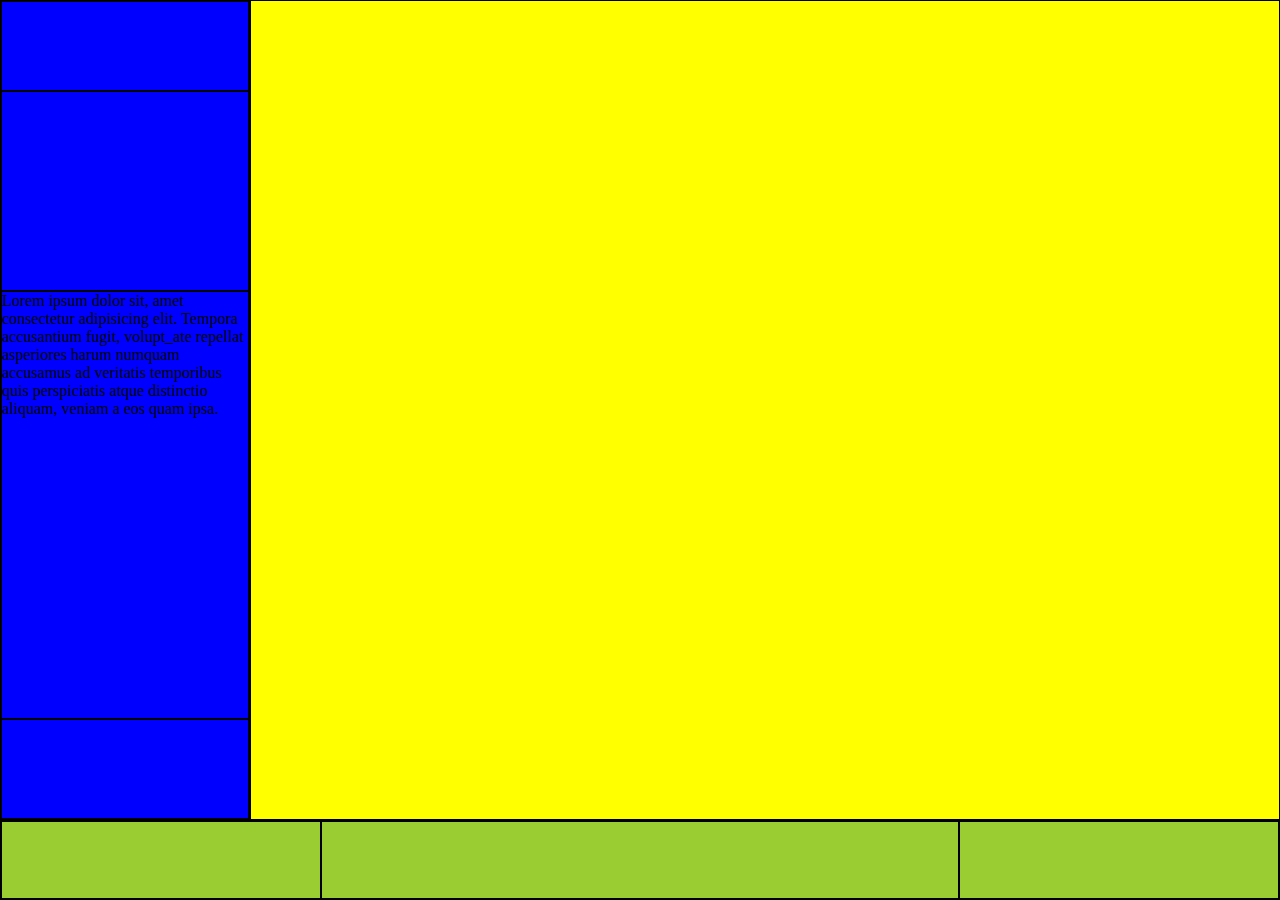
==== index.html @ 15b12e0a "Main Layout completato" ====
<!DOCTYPE html>
<html lang="it">
<head>
    <meta charset="UTF-8">
    <meta http-equiv="X-UA-Compatible" content="IE=edge">
    <meta name="viewport" content="width=device-width, initial-scale=1.0">
    <link rel="stylesheet" href="css/style.css">
    <title>Spoti5</title>
</head>
<body class="debug"></body>
    <div class="wrapper">
        <main>
            <section class="nav_bar">
                <div class="nav_bar_logo"></div>
                <div class="nav_bar_menu"></div>
                <div class="nav_bar_playlist">Lorem ipsum dolor sit, amet consectetur adipisicing elit. Tempora accusantium fugit, volupt_ate repellat asperiores harum numquam accusamus ad veritatis temporibus quis perspiciatis atque distinctio aliquam, veniam a eos quam ipsa.</div>
                <div class="nav_bar_user"></div>
            </section>
            <section class="main_content">
            </section>
        </main>
        <footer>
            <div class="footer_item_song"></div>
            <div class="footer_item_playbar"></div>
            <div class="footer_item_functions"></div>
        </footer>
    </div>
</body>
</html>
---- css/style.css ----
.debug * {
    border: 1px solid black;
}

/* INIT */
* {
    padding: 0;
    margin: 0;
    box-sizing: border-box;
}

ul {
    list-style: none;
}

a:hover, a:active, a:link, a:checked {
    color: white;
    text-decoration: none;
}

body {
    background-color: black;
}

.wrapper {
    width: 100%;
    height: 100vh;
}

/* VARIABILI UTILI */
:root {
    --navbar-width: 250px;
    --footer-height: 80px;
}

/* MAIN CONTENT WINDOW  */
.main_content {
    position: fixed;
    top: 0;
    right: 0;
    width: calc(100% - var(--navbar-width));
    height: calc(100% - var(--footer-height));
    background-color: yellow;
}

/* NAVBAR */
.nav_bar {
    position: fixed;
    top: 0;
    left: 0;
    display: flex;
    flex-flow: column nowrap;
    justify-content: space-between;
    width: var(--navbar-width);
    height: calc(100% - var(--footer-height));
    background-color: blue;
}

.nav_bar_logo {
    flex: 0 0 90px;
    order: 1;
}

.nav_bar_menu {
    flex: 0 0 200px;
    order: 2;
}

.nav_bar_playlist {
    flex: 1 0 auto;
    overflow-y: scroll;
    order: 3;
}

/* FOOTER */
footer {
    position: fixed;
    bottom: 0;
    left: 0;
    right: 0;
    display: flex;
    flex-flow: row nowrap;
    justify-content: space-between;
    height: var(--footer-height);
    background-color: yellowgreen;
}

.nav_bar_user {
    flex: 0 0 100px;
    order: 4;
}

.footer_item_song {
    flex: 1 0 auto;
    order: 1;
}

.footer_item_playbar {
    flex: 2 0 auto;
    order: 2;
}

.footer_item_functions {
    flex: 1 0 auto;
    order: 3;
}
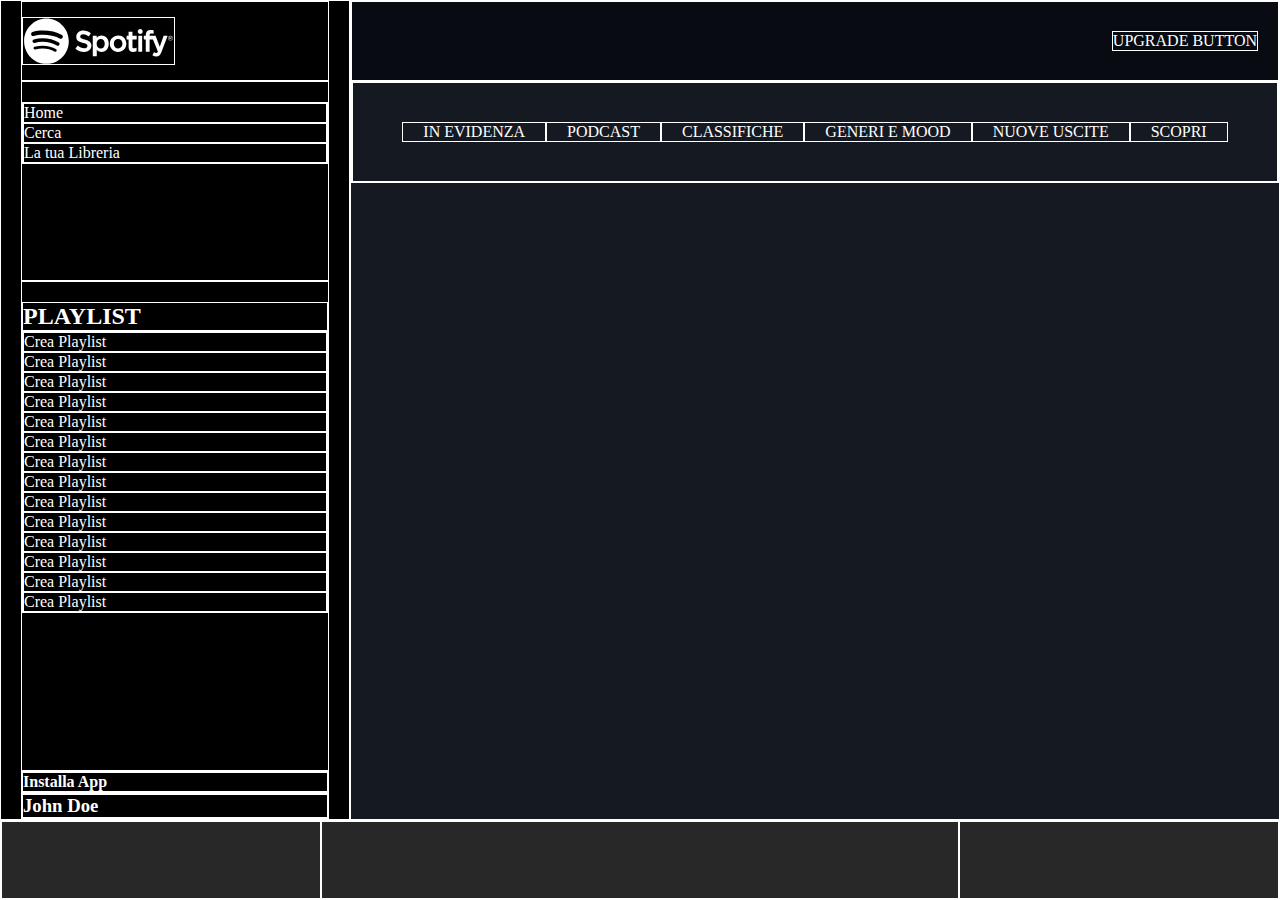
==== commit 0d49b49f: "Aggiunti primi contenuti spogli in Navbar e Main Content" ====
--- a/index.html
+++ b/index.html
@@ -1,5 +1,6 @@
 <!DOCTYPE html>
 <html lang="it">
+
 <head>
     <meta charset="UTF-8">
     <meta http-equiv="X-UA-Compatible" content="IE=edge">
@@ -7,23 +8,70 @@
     <link rel="stylesheet" href="css/style.css">
     <title>Spoti5</title>
 </head>
+
 <body class="debug"></body>
-    <div class="wrapper">
-        <main>
-            <section class="nav_bar">
-                <div class="nav_bar_logo"></div>
-                <div class="nav_bar_menu"></div>
-                <div class="nav_bar_playlist">Lorem ipsum dolor sit, amet consectetur adipisicing elit. Tempora accusantium fugit, volupt_ate repellat asperiores harum numquam accusamus ad veritatis temporibus quis perspiciatis atque distinctio aliquam, veniam a eos quam ipsa.</div>
-                <div class="nav_bar_user"></div>
-            </section>
-            <section class="main_content">
-            </section>
-        </main>
-        <footer>
-            <div class="footer_item_song"></div>
-            <div class="footer_item_playbar"></div>
-            <div class="footer_item_functions"></div>
-        </footer>
-    </div>
+<div class="wrapper">
+    <main>
+        <section class="nav_bar">
+            <div class="nav_bar_logo">
+                <img src="img/logo.svg" alt="Spotify Logo">
+            </div>
+            <div class="nav_bar_menu">
+                <ul>
+                    <li>Home</li>
+                    <li>Cerca</li>
+                    <li>La tua Libreria</li>
+                </ul>
+            </div>
+            <div class="nav_bar_playlist">
+                <h2>PLAYLIST</h2>
+                <ul>
+                    <li>Crea Playlist</li>
+                    <li>Crea Playlist</li>
+                    <li>Crea Playlist</li>
+                    <li>Crea Playlist</li>
+                    <li>Crea Playlist</li>
+                    <li>Crea Playlist</li>
+                    <li>Crea Playlist</li>
+                    <li>Crea Playlist</li>
+                    <li>Crea Playlist</li>
+                    <li>Crea Playlist</li>
+                    <li>Crea Playlist</li>
+                    <li>Crea Playlist</li>
+                    <li>Crea Playlist</li>
+                    <li>Crea Playlist</li>
+
+
+                </ul>
+            </div>
+            <div class="nav_bar_user">
+                <h4>Installa App</h4>
+                <hr>
+                <h3>John Doe</h3>
+            </div>
+        </section>
+        <section class="main_content">
+            <div class="upgrade">
+                <div class="upgrade_button">UPGRADE BUTTON</div>
+            </div>
+            <div class="mood_list">
+                <ul>
+                    <li>In Evidenza</li>
+                    <li>Podcast</li>
+                    <li>Classifiche</li>
+                    <li>Generi e Mood</li>
+                    <li>Nuove Uscite</li>
+                    <li>Scopri</li>
+                </ul>
+            </div>
+        </section>
+    </main>
+    <footer>
+        <div class="footer_item_song"></div>
+        <div class="footer_item_playbar"></div>
+        <div class="footer_item_functions"></div>
+    </footer>
+</div>
 </body>
+
 </html>--- a/css/style.css
+++ b/css/style.css
@@ -1,8 +1,10 @@
 .debug * {
-    border: 1px solid black;
+    border: 1px solid white;
 }
 
+
 /* INIT */
+
 * {
     padding: 0;
     margin: 0;
@@ -13,13 +15,17 @@
     list-style: none;
 }
 
-a:hover, a:active, a:link, a:checked {
+a:hover,
+a:active,
+a:link,
+a:checked {
     color: white;
     text-decoration: none;
 }
 
 body {
     background-color: black;
+    color: white;
 }
 
 .wrapper {
@@ -27,23 +33,21 @@
     height: 100vh;
 }
 
+
 /* VARIABILI UTILI */
+
 :root {
-    --navbar-width: 250px;
+    --navbar-width: 350px;
     --footer-height: 80px;
+    --navbar-color: #000;
+    --main-content-color: #151921;
+    --footer-color: #282828;
+    --lightgrey: #787878;
 }
 
-/* MAIN CONTENT WINDOW  */
-.main_content {
-    position: fixed;
-    top: 0;
-    right: 0;
-    width: calc(100% - var(--navbar-width));
-    height: calc(100% - var(--footer-height));
-    background-color: yellow;
-}
 
 /* NAVBAR */
+
 .nav_bar {
     position: fixed;
     top: 0;
@@ -53,26 +57,86 @@
     justify-content: space-between;
     width: var(--navbar-width);
     height: calc(100% - var(--footer-height));
-    background-color: blue;
+    background-color: var(--navbar-color);
+    padding: 0 20px;
 }
 
 .nav_bar_logo {
-    flex: 0 0 90px;
+    display: flex;
+    flex: 0 0 80px;
     order: 1;
+}
+
+.nav_bar_logo img {
+    align-self: center;
+    width: 50%;
 }
 
 .nav_bar_menu {
     flex: 0 0 200px;
     order: 2;
+    padding: 20px 0;
 }
 
 .nav_bar_playlist {
-    flex: 1 0 auto;
+    flex: 1 1 auto;
     overflow-y: scroll;
+    min-height: 50px;
     order: 3;
+    padding: 20px 0;
 }
 
+.nav_bar_user {
+    flex: 0 0 auto;
+    order: 4;
+}
+
+
+/* MAIN CONTENT WINDOW  */
+
+.main_content {
+    position: fixed;
+    top: 0;
+    right: 0;
+    width: calc(100% - var(--navbar-width));
+    height: calc(100% - var(--footer-height));
+    background-color: var(--main-content-color);
+}
+
+.upgrade {
+    display: flex;
+    flex-flow: row nowrap;
+    justify-content: flex-end;
+    background-color: #080b11;
+    width: 100%;
+    height: 80px;
+    padding: 20px;
+}
+
+.upgrade_button {
+    align-self: center;
+}
+
+.mood_list ul {
+    display: flex;
+    flex-flow: row wrap;
+    justify-content: center;
+    align-items: center;
+    width: 100%;
+    height: 100px;
+    padding: 20px;
+}
+
+.mood_list li {
+    flex: 0 0 auto;
+    padding: 0 20px;
+    text-transform: uppercase;
+    color: var(lightgrey);
+}
+
+
 /* FOOTER */
+
 footer {
     position: fixed;
     bottom: 0;
@@ -82,12 +146,7 @@
     flex-flow: row nowrap;
     justify-content: space-between;
     height: var(--footer-height);
-    background-color: yellowgreen;
-}
-
-.nav_bar_user {
-    flex: 0 0 100px;
-    order: 4;
+    background-color: var(--footer-color);
 }
 
 .footer_item_song {
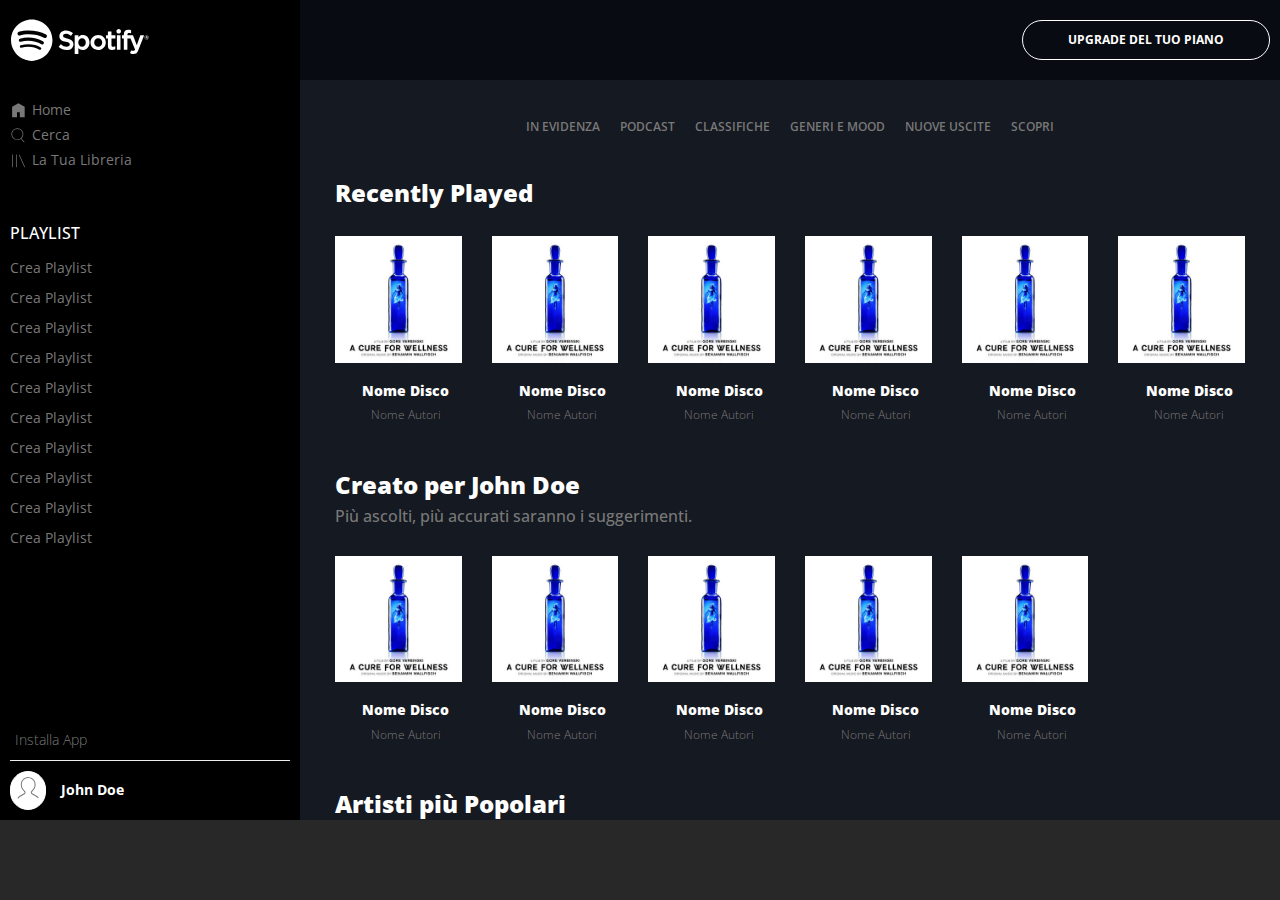
==== commit 8e42b9f7: "Navbar desktop e mobile, Main Content completate al 100%" ====
--- a/index.html
+++ b/index.html
@@ -5,65 +5,310 @@
     <meta charset="UTF-8">
     <meta http-equiv="X-UA-Compatible" content="IE=edge">
     <meta name="viewport" content="width=device-width, initial-scale=1.0">
+
+    <link rel="preconnect" href="https://fonts.gstatic.com">
+
+    <link href="https://fonts.googleapis.com/css2?family=Open+Sans:ital,wght@0,300;0,400;0,600;0,700;0,800;1,300;1,400;1,600;1,700;1,800&display=swap" rel="stylesheet">
+    <link rel="stylesheet" href="https://cdnjs.cloudflare.com/ajax/libs/font-awesome/5.15.2/css/all.min.css" integrity="sha512-HK5fgLBL+xu6dm/Ii3z4xhlSUyZgTT9tuc/hSrtw6uzJOvgRr2a9jyxxT1ely+B+xFAmJKVSTbpM/CuL7qxO8w==" crossorigin="anonymous" />
+
+    <!-- Latest compiled and minified CSS -->
+    <link rel="stylesheet" href="https://maxcdn.bootstrapcdn.com/bootstrap/3.3.7/css/bootstrap.min.css" integrity="sha384-BVYiiSIFeK1dGmJRAkycuHAHRg32OmUcww7on3RYdg4Va+PmSTsz/K68vbdEjh4u" crossorigin="anonymous">
+
     <link rel="stylesheet" href="css/style.css">
     <title>Spoti5</title>
 </head>
 
-<body class="debug"></body>
+<body class=""></body>
 <div class="wrapper">
     <main>
-        <section class="nav_bar">
+        <section class="nav_bar_mobile">
+            <div class="nav_bar_mobile_icons">
+                <img src="img/logo-small.svg" alt="Spotify Logo Mobile">
+                <ul>
+                    <a href="">
+                        <li><svg viewBox="0 0 512 512" xmlns="http://www.w3.org/2000/svg"><path d="M448 463.746h-149.333v-149.333h-85.334v149.333h-149.333v-315.428l192-111.746 192 110.984v316.19z"/></svg>
+                        </li>
+                    </a>
+                    <a href="#">
+                        <li><svg viewBox="0 0 512 512" xmlns="http://www.w3.org/2000/svg"><path d="M349.714 347.937l93.714 109.969-16.254 13.969-93.969-109.969q-48.508 36.825-109.207 36.825-36.826 0-70.476-14.349t-57.905-38.603-38.603-57.905-14.349-70.476 14.349-70.476 38.603-57.905 57.905-38.603 70.476-14.349 70.476 14.349 57.905 38.603 38.603 57.905 14.349 70.476q0 37.841-14.73 71.619t-40.889 58.921zM224 377.397q43.428 0 80.254-21.461t58.286-58.286 21.461-80.254-21.461-80.254-58.286-58.285-80.254-21.46-80.254 21.46-58.285 58.285-21.46 80.254 21.46 80.254 58.285 58.286 80.254 21.461z"/></svg>
+                        </li>
+                    </a>
+                    <a href="#">
+                        <li><svg viewBox="0 0 512 512" xmlns="http://www.w3.org/2000/svg"><path d="M291.301 81.778l166.349 373.587-19.301 8.635-166.349-373.587zM64 463.746v-384h21.334v384h-21.334zM192 463.746v-384h21.334v384h-21.334z" /></svg>
+                        </li>
+                    </a>
+                </ul>
+            </div>
+
+            <div class="nav_bar_mobile_user">
+                <div><i class="fas fa-arrow-circle-down"></i></div>
+                <div class="user_name_mobile">
+                    <svg viewBox="0 0 80 90" xmlns="http://www.w3.org/2000/svg"><title>User Icon</title><path d="M67.74 61.78l-14.5-8.334c-.735-.422-1.24-1.145-1.385-1.98-.145-.835.088-1.685.638-2.33l5.912-6.93c3.747-4.378 5.81-9.967 5.81-15.737v-2.256c0-6.668-2.792-13.108-7.658-17.67C51.622 1.92 45.17-.386 38.392.054c-12.677.82-22.607 11.772-22.607 24.934v1.483c0 5.77 2.063 11.36 5.81 15.736l5.912 6.933c.55.644.783 1.493.638 2.33-.143.834-.648 1.556-1.383 1.98l-14.494 8.33C4.7 66.077 0 74.15 0 82.844v6.76h3.333v-6.76c0-7.5 4.055-14.46 10.59-18.174l14.5-8.334c1.597-.918 2.692-2.487 3.007-4.302.315-1.815-.19-3.66-1.387-5.06l-5.913-6.936c-3.23-3.775-5.01-8.594-5.01-13.57v-1.484c0-11.41 8.562-20.9 19.488-21.608 5.85-.377 11.415 1.61 15.67 5.598 4.26 3.992 6.605 9.404 6.605 15.24v2.254c0 4.976-1.778 9.796-5.01 13.57l-5.915 6.935c-1.195 1.4-1.7 3.246-1.386 5.06.313 1.816 1.41 3.385 3.008 4.303l14.507 8.338c6.525 3.71 10.58 10.67 10.58 18.17v6.76H80v-6.76c0-8.695-4.7-16.768-12.26-21.063z" fill-rule="evenodd"/></svg>
+                </div>
+
+            </div>
+        </section>
+        <section class="nav_bar_desktop">
             <div class="nav_bar_logo">
                 <img src="img/logo.svg" alt="Spotify Logo">
             </div>
             <div class="nav_bar_menu">
                 <ul>
-                    <li>Home</li>
-                    <li>Cerca</li>
-                    <li>La tua Libreria</li>
+                    <a href="">
+                        <li><svg viewBox="0 0 512 512" xmlns="http://www.w3.org/2000/svg"><path d="M448 463.746h-149.333v-149.333h-85.334v149.333h-149.333v-315.428l192-111.746 192 110.984v316.19z"/></svg> Home
+                        </li>
+                    </a>
+                    <a href="#">
+                        <li><svg viewBox="0 0 512 512" xmlns="http://www.w3.org/2000/svg"><path d="M349.714 347.937l93.714 109.969-16.254 13.969-93.969-109.969q-48.508 36.825-109.207 36.825-36.826 0-70.476-14.349t-57.905-38.603-38.603-57.905-14.349-70.476 14.349-70.476 38.603-57.905 57.905-38.603 70.476-14.349 70.476 14.349 57.905 38.603 38.603 57.905 14.349 70.476q0 37.841-14.73 71.619t-40.889 58.921zM224 377.397q43.428 0 80.254-21.461t58.286-58.286 21.461-80.254-21.461-80.254-58.286-58.285-80.254-21.46-80.254 21.46-58.285 58.285-21.46 80.254 21.46 80.254 58.285 58.286 80.254 21.461z"/></svg>Cerca
+                        </li>
+                    </a>
+                    <a href="#">
+                        <li><svg viewBox="0 0 512 512" xmlns="http://www.w3.org/2000/svg"><path d="M291.301 81.778l166.349 373.587-19.301 8.635-166.349-373.587zM64 463.746v-384h21.334v384h-21.334zM192 463.746v-384h21.334v384h-21.334z" /></svg>La Tua Libreria
+                        </li>
+                    </a>
                 </ul>
             </div>
             <div class="nav_bar_playlist">
-                <h2>PLAYLIST</h2>
+                <h2>Playlist</h2>
                 <ul>
-                    <li>Crea Playlist</li>
-                    <li>Crea Playlist</li>
-                    <li>Crea Playlist</li>
-                    <li>Crea Playlist</li>
-                    <li>Crea Playlist</li>
-                    <li>Crea Playlist</li>
-                    <li>Crea Playlist</li>
-                    <li>Crea Playlist</li>
-                    <li>Crea Playlist</li>
-                    <li>Crea Playlist</li>
-                    <li>Crea Playlist</li>
-                    <li>Crea Playlist</li>
-                    <li>Crea Playlist</li>
-                    <li>Crea Playlist</li>
-
+
+                    <li><a href="">Crea Playlist</a></li>
+                    <li><a href="">Crea Playlist</a></li>
+                    <li><a href="">Crea Playlist</a></li>
+                    <li><a href="">Crea Playlist</a></li>
+                    <li><a href="">Crea Playlist</a></li>
+                    <li><a href="">Crea Playlist</a></li>
+                    <li><a href="">Crea Playlist</a></li>
+                    <li><a href="">Crea Playlist</a></li>
+                    <li><a href="">Crea Playlist</a></li>
+                    <li><a href="">Crea Playlist</a></li>
 
                 </ul>
             </div>
             <div class="nav_bar_user">
-                <h4>Installa App</h4>
+                <span class="install"><i class="fas fa-arrow-circle-down"></i> Installa App</span>
                 <hr>
-                <h3>John Doe</h3>
+                <div class="user_name">
+                    <svg viewBox="0 0 80 90" xmlns="http://www.w3.org/2000/svg"><title>User Icon</title><path d="M67.74 61.78l-14.5-8.334c-.735-.422-1.24-1.145-1.385-1.98-.145-.835.088-1.685.638-2.33l5.912-6.93c3.747-4.378 5.81-9.967 5.81-15.737v-2.256c0-6.668-2.792-13.108-7.658-17.67C51.622 1.92 45.17-.386 38.392.054c-12.677.82-22.607 11.772-22.607 24.934v1.483c0 5.77 2.063 11.36 5.81 15.736l5.912 6.933c.55.644.783 1.493.638 2.33-.143.834-.648 1.556-1.383 1.98l-14.494 8.33C4.7 66.077 0 74.15 0 82.844v6.76h3.333v-6.76c0-7.5 4.055-14.46 10.59-18.174l14.5-8.334c1.597-.918 2.692-2.487 3.007-4.302.315-1.815-.19-3.66-1.387-5.06l-5.913-6.936c-3.23-3.775-5.01-8.594-5.01-13.57v-1.484c0-11.41 8.562-20.9 19.488-21.608 5.85-.377 11.415 1.61 15.67 5.598 4.26 3.992 6.605 9.404 6.605 15.24v2.254c0 4.976-1.778 9.796-5.01 13.57l-5.915 6.935c-1.195 1.4-1.7 3.246-1.386 5.06.313 1.816 1.41 3.385 3.008 4.303l14.507 8.338c6.525 3.71 10.58 10.67 10.58 18.17v6.76H80v-6.76c0-8.695-4.7-16.768-12.26-21.063z" fill-rule="evenodd"/></svg>
+                    <span class="name">John Doe</span>
+                </div>
+
+
             </div>
         </section>
         <section class="main_content">
+
             <div class="upgrade">
-                <div class="upgrade_button">UPGRADE BUTTON</div>
+                <a href="">Upgrade del tuo piano</a>
             </div>
             <div class="mood_list">
                 <ul>
-                    <li>In Evidenza</li>
-                    <li>Podcast</li>
-                    <li>Classifiche</li>
-                    <li>Generi e Mood</li>
-                    <li>Nuove Uscite</li>
-                    <li>Scopri</li>
+                    <a href="#">
+                        <li>In Evidenza</li>
+                        <hr>
+                    </a>
+                    <a href="#">
+                        <li>Podcast</li>
+                        <hr>
+                    </a>
+                    <a href="#">
+                        <li>Classifiche</li>
+                        <hr>
+                    </a>
+                    <div class="break_row"></div>
+                    <a href="#">
+                        <li>Generi e mood</li>
+                        <hr>
+                    </a>
+                    <a href="#">
+                        <li>Nuove uscite</li>
+                        <hr>
+                    </a>
+                    <a href="#">
+                        <li>Scopri</li>
+                        <hr>
+                    </a>
                 </ul>
             </div>
+            <div class="main_content_wrapper">
+                <h2>Recently Played</h2>
+                <div class="container-fluid recently_played">
+                    <div class="row">
+                        <div class="col-xs-6 col-sm-4 col-md-3 col-lg-2">
+                            <div class="album_item">
+                                <img src="img/cure.jpeg" alt="">
+                                <div class="album_image_overlay"></div>
+                                <div class="album_button_overlay">
+                                    <i class="fas fa-play-circle"></i>
+                                </div>
+                            </div>
+                            <h2 class="album_title">Nome Disco</h2>
+                            <h3 class="album_artist">Nome Autori</h3>
+                        </div>
+
+                        <div class="col-xs-6 col-sm-4 col-md-3 col-lg-2">
+                            <div class="album_item">
+                                <img src="img/cure.jpeg" alt="">
+                                <div class="album_image_overlay"></div>
+                                <div class="album_button_overlay">
+                                    <i class="fas fa-play-circle"></i>
+                                </div>
+                            </div>
+                            <h2 class="album_title">Nome Disco</h2>
+                            <h3 class="album_artist">Nome Autori</h3>
+                        </div>
+
+                        <div class="col-xs-6 col-sm-4 col-md-3 col-lg-2">
+                            <div class="album_item">
+                                <img src="img/cure.jpeg" alt="">
+                                <div class="album_image_overlay"></div>
+                                <div class="album_button_overlay">
+                                    <i class="fas fa-play-circle"></i>
+                                </div>
+                            </div>
+                            <h2 class="album_title">Nome Disco</h2>
+                            <h3 class="album_artist">Nome Autori</h3>
+                        </div>
+
+                        <div class="col-xs-6 col-sm-4 col-md-3 col-lg-2">
+                            <div class="album_item">
+                                <img src="img/cure.jpeg" alt="">
+                                <div class="album_image_overlay"></div>
+                                <div class="album_button_overlay">
+                                    <i class="fas fa-play-circle"></i>
+                                </div>
+                            </div>
+                            <h2 class="album_title">Nome Disco</h2>
+                            <h3 class="album_artist">Nome Autori</h3>
+                        </div>
+
+                        <div class="col-xs-6 col-sm-4 col-md-3 col-lg-2">
+                            <div class="album_item">
+                                <img src="img/cure.jpeg" alt="">
+                                <div class="album_image_overlay"></div>
+                                <div class="album_button_overlay">
+                                    <i class="fas fa-play-circle"></i>
+                                </div>
+                            </div>
+                            <h2 class="album_title">Nome Disco</h2>
+                            <h3 class="album_artist">Nome Autori</h3>
+                        </div>
+
+                        <div class="col-xs-6 col-sm-4 col-md-3 col-lg-2">
+                            <div class="album_item">
+                                <img src="img/cure.jpeg" alt="">
+                                <div class="album_image_overlay"></div>
+                                <div class="album_button_overlay">
+                                    <i class="fas fa-play-circle"></i>
+                                </div>
+                            </div>
+                            <h2 class="album_title">Nome Disco</h2>
+                            <h3 class="album_artist">Nome Autori</h3>
+                        </div>
+                    </div>
+                </div>
+
+                <h2>Creato per John Doe</h2>
+                <h3>Più ascolti, più accurati saranno i suggerimenti.</h3>
+                <div class="container-fluid recently_played">
+                    <div class="row">
+                        <div class="col-xs-6 col-sm-4 col-md-3 col-lg-2">
+                            <div class="album_item">
+                                <img src="img/cure.jpeg" alt="">
+                                <div class="album_image_overlay"></div>
+                                <div class="album_button_overlay">
+                                    <i class="fas fa-play-circle"></i>
+                                </div>
+                            </div>
+                            <h2 class="album_title">Nome Disco</h2>
+                            <h3 class="album_artist">Nome Autori</h3>
+                        </div>
+
+                        <div class="col-xs-6 col-sm-4 col-md-3 col-lg-2">
+                            <div class="album_item">
+                                <img src="img/cure.jpeg" alt="">
+                                <div class="album_image_overlay"></div>
+                                <div class="album_button_overlay">
+                                    <i class="fas fa-play-circle"></i>
+                                </div>
+                            </div>
+                            <h2 class="album_title">Nome Disco</h2>
+                            <h3 class="album_artist">Nome Autori</h3>
+                        </div>
+
+                        <div class="col-xs-6 col-sm-4 col-md-3 col-lg-2">
+                            <div class="album_item">
+                                <img src="img/cure.jpeg" alt="">
+                                <div class="album_image_overlay"></div>
+                                <div class="album_button_overlay">
+                                    <i class="fas fa-play-circle"></i>
+                                </div>
+                            </div>
+                            <h2 class="album_title">Nome Disco</h2>
+                            <h3 class="album_artist">Nome Autori</h3>
+                        </div>
+
+                        <div class="col-xs-6 col-sm-4 col-md-3 col-lg-2">
+                            <div class="album_item">
+                                <img src="img/cure.jpeg" alt="">
+                                <div class="album_image_overlay"></div>
+                                <div class="album_button_overlay">
+                                    <i class="fas fa-play-circle"></i>
+                                </div>
+                            </div>
+                            <h2 class="album_title">Nome Disco</h2>
+                            <h3 class="album_artist">Nome Autori</h3>
+                        </div>
+
+                        <div class="col-xs-6 col-sm-4 col-md-3 col-lg-2">
+                            <div class="album_item">
+                                <img src="img/cure.jpeg" alt="">
+                                <div class="album_image_overlay"></div>
+                                <div class="album_button_overlay">
+                                    <i class="fas fa-play-circle"></i>
+                                </div>
+                            </div>
+                            <h2 class="album_title">Nome Disco</h2>
+                            <h3 class="album_artist">Nome Autori</h3>
+                        </div>
+                    </div>
+                </div>
+
+                <h2>Artisti più Popolari</h2>
+                <h3>Più ascolti, più accurati saranno i suggerimenti.</h3>
+                <div class="container-fluid recently_played">
+                    <div class="row">
+                        <div class="col-xs-6 col-sm-4 col-md-3 col-lg-2">
+                            <div class="album_item_artist">
+                                <img src="img/cure.jpeg" alt="">
+                                <div class="album_image_artist_overlay"></div>
+                                <div class="album_button_artist_overlay">
+                                    <i class="fas fa-play-circle"></i>
+                                </div>
+                            </div>
+                            <h2 class="album_title">Nome Disco</h2>
+                            <h3 class="album_artist">Nome Autori</h3>
+                        </div>
+
+                        <div class="col-xs-6 col-sm-4 col-md-3 col-lg-2">
+                            <div class="album_item_artist">
+                                <img src="img/cure.jpeg" alt="">
+                                <div class="album_image_artist_overlay"></div>
+                                <div class="album_button_artist_overlay">
+                                    <i class="fas fa-play-circle"></i>
+                                </div>
+                            </div>
+                            <h2 class="album_title">Nome Disco</h2>
+                            <h3 class="album_artist">Nome Autori</h3>
+                        </div>
+
+
+                    </div>
+                </div>
+            </div>
+
+
+
         </section>
     </main>
     <footer>
--- a/css/style.css
+++ b/css/style.css
@@ -18,48 +18,65 @@
 a:hover,
 a:active,
 a:link,
-a:checked {
-    color: white;
+a:visited {
+    color: inherit;
     text-decoration: none;
 }
 
 body {
-    background-color: black;
-    color: white;
-}
-
-.wrapper {
-    width: 100%;
-    height: 100vh;
+    font-family: 'Open Sans', sans-serif;
+    background-color: grey;
+    color: white;
+}
+
+main {
+    display: flex;
+    flex-direction: row;
+    justify-content: space-between;
 }
 
 
 /* VARIABILI UTILI */
 
 :root {
-    --navbar-width: 350px;
+    --navbar-width-desktop: 300px;
+    --navbar-width-mobile: 60px;
     --footer-height: 80px;
     --navbar-color: #000;
     --main-content-color: #151921;
     --footer-color: #282828;
     --lightgrey: #787878;
+    --green: #62ff13;
+    --main-transition: 0.1s;
 }
 
 
 /* NAVBAR */
 
-.nav_bar {
-    position: fixed;
-    top: 0;
-    left: 0;
+.nav_bar_desktop {
     display: flex;
     flex-flow: column nowrap;
     justify-content: space-between;
-    width: var(--navbar-width);
-    height: calc(100% - var(--footer-height));
+    width: var(--navbar-width-desktop);
+    height: calc(100vh - var(--footer-height));
     background-color: var(--navbar-color);
-    padding: 0 20px;
-}
+    padding: 0 10px;
+    font-size: 14px;
+}
+
+.nav_bar_mobile {
+    display: none;
+    flex-flow: column nowrap;
+    justify-content: space-between;
+    width: var(--navbar-width-mobile);
+    height: calc(100vh - var(--footer-height));
+    background-color: var(--navbar-color);
+    padding: 10px;
+    font-size: 14px;
+}
+
+
+/* NAVBAR LOGO  */
 
 .nav_bar_logo {
     display: flex;
@@ -72,35 +89,182 @@
     width: 50%;
 }
 
+
+/* NAVBAR MENU  */
+
 .nav_bar_menu {
-    flex: 0 0 200px;
+    flex: 0 0 auto;
     order: 2;
     padding: 20px 0;
-}
+    color: var(--lightgrey);
+}
+
+.nav_bar_menu li {
+    display: flex;
+    align-items: center;
+    padding: 5px 0;
+    transition: var(--main-transition);
+}
+
+.nav_bar_menu li:first-child {
+    padding-top: 0;
+}
+
+.nav_bar_menu svg {
+    width: 6%;
+    margin-right: 5px;
+    fill: var(--lightgrey);
+}
+
+.nav_bar_menu a:hover {
+    color: white;
+}
+
+.nav_bar_menu a:hover svg {
+    fill: white;
+}
+
+
+/* NAVBAR PLAYLIST  */
 
 .nav_bar_playlist {
     flex: 1 1 auto;
     overflow-y: scroll;
     min-height: 50px;
     order: 3;
-    padding: 20px 0;
-}
+}
+
+.nav_bar_playlist h2 {
+    font-size: 16px;
+    text-transform: uppercase;
+    margin-bottom: 10px;
+}
+
+.nav_bar_playlist li {
+    font-size: 14px;
+    color: var(--lightgrey);
+    padding: 5px 0;
+}
+
+.nav_bar_playlist li:hover a::after {
+    font-family: "Font Awesome 5 Free";
+    font-weight: 700;
+    content: ' \f0fe';
+    word-spacing: 10px;
+    color: white;
+}
+
+.nav_bar_playlist li:hover {
+    color: white;
+}
+
+
+/* NAVBAR USER  */
 
 .nav_bar_user {
     flex: 0 0 auto;
     order: 4;
+    padding: 10px 0;
+}
+
+.nav_bar_user h3 {
+    font-size: 14px;
+    font-weight: 700;
+    color: white;
+}
+
+.nav_bar_user span.install {
+    font-size: 14px;
+    font-weight: 300;
+    padding: 0 5px;
+    color: var(--lightgrey);
+    transition: var(--main-transition);
+}
+
+.nav_bar_user span.install:hover {
+    color: white;
+    cursor: pointer;
+}
+
+.nav_bar_user hr {
+    margin: 10px 0;
+}
+
+.user_name {
+    display: flex;
+    align-items: center;
+}
+
+.user_name svg {
+    width: 13%;
+    margin-right: 5px;
+    fill: var(--lightgrey);
+    background-color: white;
+    border: 1px solid white;
+    border-radius: 20px;
+    padding: 5px;
+}
+
+.user_name span {
+    font-size: 14px;
+    font-weight: 700;
+    padding: 0 10px;
+}
+
+
+/* NAVBAR MOBILE  */
+
+.nav_bar_mobile_icons ul {
+    display: flex;
+    flex-direction: column;
+    align-items: center;
+}
+
+.nav_bar_mobile_icons svg {
+    padding: 5px 0;
+}
+
+.nav_bar_mobile_icons img {
+    padding: 10px 0;
+}
+
+.nav_bar_mobile_icons svg {
+    width: 100%;
+    fill: var(--lightgrey);
+}
+
+.nav_bar_mobile_icons svg:hover {
+    fill: white;
+}
+
+.nav_bar_mobile_user {
+    display: flex;
+    flex-direction: column;
+    align-items: center;
+}
+
+.user_name_mobile svg {
+    width: 100%;
+    margin-right: 5px;
+    fill: var(--lightgrey);
+    background-color: white;
+    border: 1px solid white;
+    border-radius: 20px;
+    padding: 5px;
 }
 
 
 /* MAIN CONTENT WINDOW  */
 
 .main_content {
-    position: fixed;
-    top: 0;
-    right: 0;
-    width: calc(100% - var(--navbar-width));
-    height: calc(100% - var(--footer-height));
+    width: calc(100% - var(--navbar-width-desktop));
+    height: calc(100vh - var(--footer-height));
     background-color: var(--main-content-color);
+    overflow-y: scroll;
+}
+
+.main_content_wrapper {
+    padding: 0 20px;
 }
 
 .upgrade {
@@ -110,11 +274,43 @@
     background-color: #080b11;
     width: 100%;
     height: 80px;
-    padding: 20px;
-}
-
-.upgrade_button {
+    padding-right: 10px;
+}
+
+.upgrade a {
     align-self: center;
+    border: 1px solid white;
+    border-radius: 40px;
+    padding: 10px 45px;
+    font-size: 12px;
+    font-weight: bold;
+    text-transform: uppercase;
+}
+
+.upgrade a:hover {
+    font-size: 16px;
+}
+
+.main_content h2 {
+    font-size: 24px;
+    font-weight: 900;
+    color: white;
+    padding-left: 15px;
+}
+
+.main_content h3 {
+    font-size: 16px;
+    font-weight: 500;
+    color: var(--lightgrey);
+    padding-left: 15px;
+    margin-top: 0;
+}
+
+
+/* MOOD LIST  */
+
+.mood_list {
+    margin-top: 20px;
 }
 
 .mood_list ul {
@@ -123,15 +319,129 @@
     justify-content: center;
     align-items: center;
     width: 100%;
-    height: 100px;
-    padding: 20px;
+    height: 60px;
 }
 
 .mood_list li {
+    font-size: 12px;
     flex: 0 0 auto;
-    padding: 0 20px;
     text-transform: uppercase;
-    color: var(lightgrey);
+    font-weight: 600;
+    color: var(--lightgrey);
+    padding: 0 10px;
+}
+
+.mood_list hr {
+    border: 1px solid transparent;
+    width: 30%;
+    margin: 2px auto;
+    transition: var(--main-transition);
+}
+
+.mood_list a:hover li {
+    color: white;
+}
+
+.mood_list a:hover>hr {
+    border: 1px solid #62ff13;
+    width: 50%;
+}
+
+.break_row {
+    display: none;
+    flex-basis: 100%;
+}
+
+
+/* RECENTLY PLAYED SECTION  */
+
+.recently_played {
+    padding-top: 20px;
+}
+
+.recently_played [class*="col-"] {
+    text-align: center;
+    padding-bottom: 20px;
+}
+
+.album_item {
+    position: relative;
+    margin-bottom: 10px;
+}
+
+.album_item img {
+    width: 100%;
+}
+
+h2.album_title {
+    font-size: 14px;
+}
+
+h3.album_artist {
+    font-size: 12px;
+    font-weight: 300;
+}
+
+.album_item:hover .album_image_overlay,
+.album_item:hover .album_button_overlay {
+    display: block;
+    cursor: pointer;
+}
+
+.album_image_overlay {
+    display: none;
+    position: absolute;
+    top: 0;
+    left: 0;
+    background-color: rgba(0, 0, 0, 0.5);
+    width: 100%;
+    height: 100%;
+}
+
+.album_button_overlay {
+    display: none;
+    position: absolute;
+    top: 50%;
+    left: 50%;
+    transform: translate(-50%, -50%);
+    font-size: 50px;
+}
+
+.album_item_artist {
+    position: relative;
+    border-radius: 50%;
+    margin-bottom: 10px;
+}
+
+.album_item_artist img {
+    width: 100%;
+    border-radius: 50%;
+}
+
+.album_item_artist:hover .album_image_artist_overlay,
+.album_item_artist:hover .album_button_artist_overlay {
+    display: block;
+    cursor: pointer;
+}
+
+.album_image_artist_overlay {
+    display: none;
+    position: absolute;
+    top: 0;
+    left: 0;
+    background-color: rgba(0, 0, 0, 0.5);
+    width: 100%;
+    height: 100%;
+    border-radius: 50%;
+}
+
+.album_button_artist_overlay {
+    display: none;
+    position: absolute;
+    top: 50%;
+    left: 50%;
+    transform: translate(-50%, -50%);
+    font-size: 50px;
 }
 
 
@@ -162,4 +472,26 @@
 .footer_item_functions {
     flex: 1 0 auto;
     order: 3;
+}
+
+
+/* MEDIA QUERY  */
+
+@media screen and (max-width:768px) {
+    .nav_bar_desktop {
+        display: none;
+    }
+    .nav_bar_mobile {
+        display: flex;
+    }
+    .main_content {
+        width: calc(100% - var(--navbar-width-mobile));
+    }
+}
+
+@media screen and (max-width:992px) {
+    /* PICCOLA FUNZIONE per forzare */
+    .break_row {
+        display: block;
+    }
 }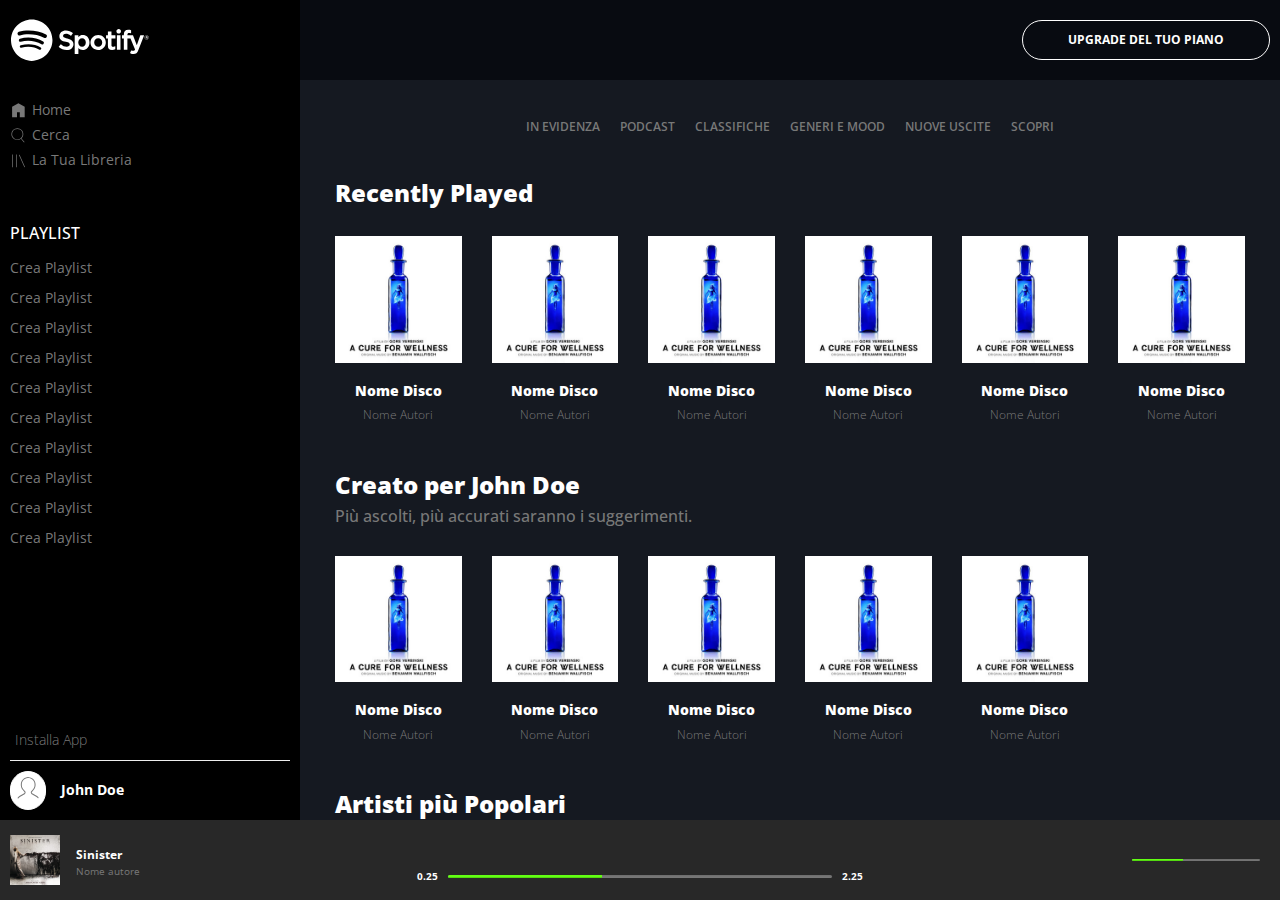
==== commit 24ae742c: "Esercizio Completato" ====
--- a/index.html
+++ b/index.html
@@ -8,21 +8,28 @@
 
     <link rel="preconnect" href="https://fonts.gstatic.com">
 
+    <!-- FONT AWESOME -->
     <link href="https://fonts.googleapis.com/css2?family=Open+Sans:ital,wght@0,300;0,400;0,600;0,700;0,800;1,300;1,400;1,600;1,700;1,800&display=swap" rel="stylesheet">
     <link rel="stylesheet" href="https://cdnjs.cloudflare.com/ajax/libs/font-awesome/5.15.2/css/all.min.css" integrity="sha512-HK5fgLBL+xu6dm/Ii3z4xhlSUyZgTT9tuc/hSrtw6uzJOvgRr2a9jyxxT1ely+B+xFAmJKVSTbpM/CuL7qxO8w==" crossorigin="anonymous" />
 
-    <!-- Latest compiled and minified CSS -->
+    <!-- Latest compiled and minified CSS Bootstrap 3.3.7 -->
     <link rel="stylesheet" href="https://maxcdn.bootstrapcdn.com/bootstrap/3.3.7/css/bootstrap.min.css" integrity="sha384-BVYiiSIFeK1dGmJRAkycuHAHRg32OmUcww7on3RYdg4Va+PmSTsz/K68vbdEjh4u" crossorigin="anonymous">
 
     <link rel="stylesheet" href="css/style.css">
+
+    <!-- FAVICON -->
+    <link rel="icon" href="img/favicon.ico" type="image/x-icon" />
+    <link rel="shortcut icon" href="img/favicon.ico" type="image/x-icon" />
     <title>Spoti5</title>
 </head>
 
 <body class=""></body>
 <div class="wrapper">
     <main>
+        <!-- NAVBAR MOBILE -->
         <section class="nav_bar_mobile">
             <div class="nav_bar_mobile_icons">
+                <!-- LOGHI MOBILE -->
                 <img src="img/logo-small.svg" alt="Spotify Logo Mobile">
                 <ul>
                     <a href="">
@@ -40,18 +47,24 @@
                 </ul>
             </div>
 
+            <!-- USER MOBILE -->
             <div class="nav_bar_mobile_user">
                 <div><i class="fas fa-arrow-circle-down"></i></div>
                 <div class="user_name_mobile">
                     <svg viewBox="0 0 80 90" xmlns="http://www.w3.org/2000/svg"><title>User Icon</title><path d="M67.74 61.78l-14.5-8.334c-.735-.422-1.24-1.145-1.385-1.98-.145-.835.088-1.685.638-2.33l5.912-6.93c3.747-4.378 5.81-9.967 5.81-15.737v-2.256c0-6.668-2.792-13.108-7.658-17.67C51.622 1.92 45.17-.386 38.392.054c-12.677.82-22.607 11.772-22.607 24.934v1.483c0 5.77 2.063 11.36 5.81 15.736l5.912 6.933c.55.644.783 1.493.638 2.33-.143.834-.648 1.556-1.383 1.98l-14.494 8.33C4.7 66.077 0 74.15 0 82.844v6.76h3.333v-6.76c0-7.5 4.055-14.46 10.59-18.174l14.5-8.334c1.597-.918 2.692-2.487 3.007-4.302.315-1.815-.19-3.66-1.387-5.06l-5.913-6.936c-3.23-3.775-5.01-8.594-5.01-13.57v-1.484c0-11.41 8.562-20.9 19.488-21.608 5.85-.377 11.415 1.61 15.67 5.598 4.26 3.992 6.605 9.404 6.605 15.24v2.254c0 4.976-1.778 9.796-5.01 13.57l-5.915 6.935c-1.195 1.4-1.7 3.246-1.386 5.06.313 1.816 1.41 3.385 3.008 4.303l14.507 8.338c6.525 3.71 10.58 10.67 10.58 18.17v6.76H80v-6.76c0-8.695-4.7-16.768-12.26-21.063z" fill-rule="evenodd"/></svg>
                 </div>
-
             </div>
         </section>
+        <!-- FINE NAVBAR MOBILE -->
+
+        <!-- INIZIO NAVBAR DESKTOP  -->
         <section class="nav_bar_desktop">
             <div class="nav_bar_logo">
+                <!-- LOGO DESKTOP  -->
                 <img src="img/logo.svg" alt="Spotify Logo">
             </div>
+
+            <!-- MENU NAVBAR DESKTOP  -->
             <div class="nav_bar_menu">
                 <ul>
                     <a href="">
@@ -68,23 +81,25 @@
                     </a>
                 </ul>
             </div>
+
+            <!-- NAVBAR PLAYLIST DESKTOP  -->
             <div class="nav_bar_playlist">
                 <h2>Playlist</h2>
                 <ul>
-
-                    <li><a href="">Crea Playlist</a></li>
-                    <li><a href="">Crea Playlist</a></li>
-                    <li><a href="">Crea Playlist</a></li>
-                    <li><a href="">Crea Playlist</a></li>
-                    <li><a href="">Crea Playlist</a></li>
-                    <li><a href="">Crea Playlist</a></li>
-                    <li><a href="">Crea Playlist</a></li>
-                    <li><a href="">Crea Playlist</a></li>
-                    <li><a href="">Crea Playlist</a></li>
-                    <li><a href="">Crea Playlist</a></li>
-
+                    <li><a href="">Crea Playlist</a></li>
+                    <li><a href="">Crea Playlist</a></li>
+                    <li><a href="">Crea Playlist</a></li>
+                    <li><a href="">Crea Playlist</a></li>
+                    <li><a href="">Crea Playlist</a></li>
+                    <li><a href="">Crea Playlist</a></li>
+                    <li><a href="">Crea Playlist</a></li>
+                    <li><a href="">Crea Playlist</a></li>
+                    <li><a href="">Crea Playlist</a></li>
+                    <li><a href="">Crea Playlist</a></li>
                 </ul>
             </div>
+
+            <!-- NAVBAR DESKTOP USER  -->
             <div class="nav_bar_user">
                 <span class="install"><i class="fas fa-arrow-circle-down"></i> Installa App</span>
                 <hr>
@@ -92,15 +107,19 @@
                     <svg viewBox="0 0 80 90" xmlns="http://www.w3.org/2000/svg"><title>User Icon</title><path d="M67.74 61.78l-14.5-8.334c-.735-.422-1.24-1.145-1.385-1.98-.145-.835.088-1.685.638-2.33l5.912-6.93c3.747-4.378 5.81-9.967 5.81-15.737v-2.256c0-6.668-2.792-13.108-7.658-17.67C51.622 1.92 45.17-.386 38.392.054c-12.677.82-22.607 11.772-22.607 24.934v1.483c0 5.77 2.063 11.36 5.81 15.736l5.912 6.933c.55.644.783 1.493.638 2.33-.143.834-.648 1.556-1.383 1.98l-14.494 8.33C4.7 66.077 0 74.15 0 82.844v6.76h3.333v-6.76c0-7.5 4.055-14.46 10.59-18.174l14.5-8.334c1.597-.918 2.692-2.487 3.007-4.302.315-1.815-.19-3.66-1.387-5.06l-5.913-6.936c-3.23-3.775-5.01-8.594-5.01-13.57v-1.484c0-11.41 8.562-20.9 19.488-21.608 5.85-.377 11.415 1.61 15.67 5.598 4.26 3.992 6.605 9.404 6.605 15.24v2.254c0 4.976-1.778 9.796-5.01 13.57l-5.915 6.935c-1.195 1.4-1.7 3.246-1.386 5.06.313 1.816 1.41 3.385 3.008 4.303l14.507 8.338c6.525 3.71 10.58 10.67 10.58 18.17v6.76H80v-6.76c0-8.695-4.7-16.768-12.26-21.063z" fill-rule="evenodd"/></svg>
                     <span class="name">John Doe</span>
                 </div>
-
-
             </div>
         </section>
+        <!-- FINE NAVBAR DESKTOP  -->
+
+        <!-- INIZIO MAIN CONTENT WINDOW  -->
         <section class="main_content">
 
+            <!-- UPGRADE BUTTON BAR  -->
             <div class="upgrade">
                 <a href="">Upgrade del tuo piano</a>
             </div>
+
+            <!-- LISTA MOOD A SCELTA -->
             <div class="mood_list">
                 <ul>
                     <a href="#">
@@ -130,154 +149,163 @@
                     </a>
                 </ul>
             </div>
+
+            <!-- MAIN CONTENT WINDOW WRAPPER  -->
             <div class="main_content_wrapper">
                 <h2>Recently Played</h2>
+
+                <!-- RECENTLY PLAYED SECTION  -->
                 <div class="container-fluid recently_played">
                     <div class="row">
-                        <div class="col-xs-6 col-sm-4 col-md-3 col-lg-2">
-                            <div class="album_item">
-                                <img src="img/cure.jpeg" alt="">
-                                <div class="album_image_overlay"></div>
-                                <div class="album_button_overlay">
-                                    <i class="fas fa-play-circle"></i>
-                                </div>
-                            </div>
-                            <h2 class="album_title">Nome Disco</h2>
-                            <h3 class="album_artist">Nome Autori</h3>
-                        </div>
-
-                        <div class="col-xs-6 col-sm-4 col-md-3 col-lg-2">
-                            <div class="album_item">
-                                <img src="img/cure.jpeg" alt="">
-                                <div class="album_image_overlay"></div>
-                                <div class="album_button_overlay">
-                                    <i class="fas fa-play-circle"></i>
-                                </div>
-                            </div>
-                            <h2 class="album_title">Nome Disco</h2>
-                            <h3 class="album_artist">Nome Autori</h3>
-                        </div>
-
-                        <div class="col-xs-6 col-sm-4 col-md-3 col-lg-2">
-                            <div class="album_item">
-                                <img src="img/cure.jpeg" alt="">
-                                <div class="album_image_overlay"></div>
-                                <div class="album_button_overlay">
-                                    <i class="fas fa-play-circle"></i>
-                                </div>
-                            </div>
-                            <h2 class="album_title">Nome Disco</h2>
-                            <h3 class="album_artist">Nome Autori</h3>
-                        </div>
-
-                        <div class="col-xs-6 col-sm-4 col-md-3 col-lg-2">
-                            <div class="album_item">
-                                <img src="img/cure.jpeg" alt="">
-                                <div class="album_image_overlay"></div>
-                                <div class="album_button_overlay">
-                                    <i class="fas fa-play-circle"></i>
-                                </div>
-                            </div>
-                            <h2 class="album_title">Nome Disco</h2>
-                            <h3 class="album_artist">Nome Autori</h3>
-                        </div>
-
-                        <div class="col-xs-6 col-sm-4 col-md-3 col-lg-2">
-                            <div class="album_item">
-                                <img src="img/cure.jpeg" alt="">
-                                <div class="album_image_overlay"></div>
-                                <div class="album_button_overlay">
-                                    <i class="fas fa-play-circle"></i>
-                                </div>
-                            </div>
-                            <h2 class="album_title">Nome Disco</h2>
-                            <h3 class="album_artist">Nome Autori</h3>
-                        </div>
-
-                        <div class="col-xs-6 col-sm-4 col-md-3 col-lg-2">
-                            <div class="album_item">
-                                <img src="img/cure.jpeg" alt="">
-                                <div class="album_image_overlay"></div>
-                                <div class="album_button_overlay">
-                                    <i class="fas fa-play-circle"></i>
-                                </div>
-                            </div>
-                            <h2 class="album_title">Nome Disco</h2>
-                            <h3 class="album_artist">Nome Autori</h3>
-                        </div>
-                    </div>
-                </div>
-
+
+                        <div class="col-xs-6 col-sm-4 col-md-3 col-lg-2">
+                            <div class="album_item">
+                                <img src="img/cure.jpeg" alt="">
+                                <div class="album_image_overlay"></div>
+                                <div class="album_button_overlay">
+                                    <i class="fas fa-play-circle"></i>
+                                </div>
+                            </div>
+                            <h2 class="album_title">Nome Disco</h2>
+                            <h3 class="album_artist">Nome Autori</h3>
+                        </div>
+
+                        <div class="col-xs-6 col-sm-4 col-md-3 col-lg-2">
+                            <div class="album_item">
+                                <img src="img/cure.jpeg" alt="">
+                                <div class="album_image_overlay"></div>
+                                <div class="album_button_overlay">
+                                    <i class="fas fa-play-circle"></i>
+                                </div>
+                            </div>
+                            <h2 class="album_title">Nome Disco</h2>
+                            <h3 class="album_artist">Nome Autori</h3>
+                        </div>
+
+                        <div class="col-xs-6 col-sm-4 col-md-3 col-lg-2">
+                            <div class="album_item">
+                                <img src="img/cure.jpeg" alt="">
+                                <div class="album_image_overlay"></div>
+                                <div class="album_button_overlay">
+                                    <i class="fas fa-play-circle"></i>
+                                </div>
+                            </div>
+                            <h2 class="album_title">Nome Disco</h2>
+                            <h3 class="album_artist">Nome Autori</h3>
+                        </div>
+
+                        <div class="col-xs-6 col-sm-4 col-md-3 col-lg-2">
+                            <div class="album_item">
+                                <img src="img/cure.jpeg" alt="">
+                                <div class="album_image_overlay"></div>
+                                <div class="album_button_overlay">
+                                    <i class="fas fa-play-circle"></i>
+                                </div>
+                            </div>
+                            <h2 class="album_title">Nome Disco</h2>
+                            <h3 class="album_artist">Nome Autori</h3>
+                        </div>
+
+                        <div class="col-xs-6 col-sm-4 col-md-3 col-lg-2">
+                            <div class="album_item">
+                                <img src="img/cure.jpeg" alt="">
+                                <div class="album_image_overlay"></div>
+                                <div class="album_button_overlay">
+                                    <i class="fas fa-play-circle"></i>
+                                </div>
+                            </div>
+                            <h2 class="album_title">Nome Disco</h2>
+                            <h3 class="album_artist">Nome Autori</h3>
+                        </div>
+
+                        <div class="col-xs-6 col-sm-4 col-md-3 col-lg-2">
+                            <div class="album_item">
+                                <img src="img/cure.jpeg" alt="">
+                                <div class="album_image_overlay"></div>
+                                <div class="album_button_overlay">
+                                    <i class="fas fa-play-circle"></i>
+                                </div>
+                            </div>
+                            <h2 class="album_title">Nome Disco</h2>
+                            <h3 class="album_artist">Nome Autori</h3>
+                        </div>
+                    </div>
+                </div>
+
+                <!-- CREATA PER TE SECTION  -->
                 <h2>Creato per John Doe</h2>
                 <h3>Più ascolti, più accurati saranno i suggerimenti.</h3>
                 <div class="container-fluid recently_played">
                     <div class="row">
-                        <div class="col-xs-6 col-sm-4 col-md-3 col-lg-2">
-                            <div class="album_item">
-                                <img src="img/cure.jpeg" alt="">
-                                <div class="album_image_overlay"></div>
-                                <div class="album_button_overlay">
-                                    <i class="fas fa-play-circle"></i>
-                                </div>
-                            </div>
-                            <h2 class="album_title">Nome Disco</h2>
-                            <h3 class="album_artist">Nome Autori</h3>
-                        </div>
-
-                        <div class="col-xs-6 col-sm-4 col-md-3 col-lg-2">
-                            <div class="album_item">
-                                <img src="img/cure.jpeg" alt="">
-                                <div class="album_image_overlay"></div>
-                                <div class="album_button_overlay">
-                                    <i class="fas fa-play-circle"></i>
-                                </div>
-                            </div>
-                            <h2 class="album_title">Nome Disco</h2>
-                            <h3 class="album_artist">Nome Autori</h3>
-                        </div>
-
-                        <div class="col-xs-6 col-sm-4 col-md-3 col-lg-2">
-                            <div class="album_item">
-                                <img src="img/cure.jpeg" alt="">
-                                <div class="album_image_overlay"></div>
-                                <div class="album_button_overlay">
-                                    <i class="fas fa-play-circle"></i>
-                                </div>
-                            </div>
-                            <h2 class="album_title">Nome Disco</h2>
-                            <h3 class="album_artist">Nome Autori</h3>
-                        </div>
-
-                        <div class="col-xs-6 col-sm-4 col-md-3 col-lg-2">
-                            <div class="album_item">
-                                <img src="img/cure.jpeg" alt="">
-                                <div class="album_image_overlay"></div>
-                                <div class="album_button_overlay">
-                                    <i class="fas fa-play-circle"></i>
-                                </div>
-                            </div>
-                            <h2 class="album_title">Nome Disco</h2>
-                            <h3 class="album_artist">Nome Autori</h3>
-                        </div>
-
-                        <div class="col-xs-6 col-sm-4 col-md-3 col-lg-2">
-                            <div class="album_item">
-                                <img src="img/cure.jpeg" alt="">
-                                <div class="album_image_overlay"></div>
-                                <div class="album_button_overlay">
-                                    <i class="fas fa-play-circle"></i>
-                                </div>
-                            </div>
-                            <h2 class="album_title">Nome Disco</h2>
-                            <h3 class="album_artist">Nome Autori</h3>
-                        </div>
-                    </div>
-                </div>
-
+
+                        <div class="col-xs-6 col-sm-4 col-md-3 col-lg-2">
+                            <div class="album_item">
+                                <img src="img/cure.jpeg" alt="">
+                                <div class="album_image_overlay"></div>
+                                <div class="album_button_overlay">
+                                    <i class="fas fa-play-circle"></i>
+                                </div>
+                            </div>
+                            <h2 class="album_title">Nome Disco</h2>
+                            <h3 class="album_artist">Nome Autori</h3>
+                        </div>
+
+                        <div class="col-xs-6 col-sm-4 col-md-3 col-lg-2">
+                            <div class="album_item">
+                                <img src="img/cure.jpeg" alt="">
+                                <div class="album_image_overlay"></div>
+                                <div class="album_button_overlay">
+                                    <i class="fas fa-play-circle"></i>
+                                </div>
+                            </div>
+                            <h2 class="album_title">Nome Disco</h2>
+                            <h3 class="album_artist">Nome Autori</h3>
+                        </div>
+
+                        <div class="col-xs-6 col-sm-4 col-md-3 col-lg-2">
+                            <div class="album_item">
+                                <img src="img/cure.jpeg" alt="">
+                                <div class="album_image_overlay"></div>
+                                <div class="album_button_overlay">
+                                    <i class="fas fa-play-circle"></i>
+                                </div>
+                            </div>
+                            <h2 class="album_title">Nome Disco</h2>
+                            <h3 class="album_artist">Nome Autori</h3>
+                        </div>
+
+                        <div class="col-xs-6 col-sm-4 col-md-3 col-lg-2">
+                            <div class="album_item">
+                                <img src="img/cure.jpeg" alt="">
+                                <div class="album_image_overlay"></div>
+                                <div class="album_button_overlay">
+                                    <i class="fas fa-play-circle"></i>
+                                </div>
+                            </div>
+                            <h2 class="album_title">Nome Disco</h2>
+                            <h3 class="album_artist">Nome Autori</h3>
+                        </div>
+
+                        <div class="col-xs-6 col-sm-4 col-md-3 col-lg-2">
+                            <div class="album_item">
+                                <img src="img/cure.jpeg" alt="">
+                                <div class="album_image_overlay"></div>
+                                <div class="album_button_overlay">
+                                    <i class="fas fa-play-circle"></i>
+                                </div>
+                            </div>
+                            <h2 class="album_title">Nome Disco</h2>
+                            <h3 class="album_artist">Nome Autori</h3>
+                        </div>
+                    </div>
+                </div>
+
+                <!-- ARTISTI POPOLARI SECTION  -->
                 <h2>Artisti più Popolari</h2>
                 <h3>Più ascolti, più accurati saranno i suggerimenti.</h3>
                 <div class="container-fluid recently_played">
                     <div class="row">
+
                         <div class="col-xs-6 col-sm-4 col-md-3 col-lg-2">
                             <div class="album_item_artist">
                                 <img src="img/cure.jpeg" alt="">
@@ -301,20 +329,68 @@
                             <h2 class="album_title">Nome Disco</h2>
                             <h3 class="album_artist">Nome Autori</h3>
                         </div>
-
-
-                    </div>
-                </div>
-            </div>
-
-
-
+                    </div>
+                </div>
+            </div>
+            <!-- FINE MAIN CONTENT WINDOW WRAPPER  -->
         </section>
+        <!-- FINE MAIN CONTENT WINDOW  -->
     </main>
+
     <footer>
-        <div class="footer_item_song"></div>
-        <div class="footer_item_playbar"></div>
-        <div class="footer_item_functions"></div>
+        <!-- FOOTER ITEM SONG -->
+        <div class="footer_item_song">
+            <div class="footer_song_cover">
+                <img src="img/sinister.jpeg" class="footer_cover" alt="">
+            </div>
+            <div class="footer_song_title">
+                <h3>Sinister</h3>
+                <h4>Nome autore</h4>
+            </div>
+            <div class="footer_song_buttons">
+                <i class="far fa-heart"></i>
+                <i class="far fa-folder"></i>
+            </div>
+        </div>
+
+        <!-- FOOTER ITEM PLAYBAR -->
+        <div class="footer_item_playbar">
+            <div class="footer_playbar_buttons">
+                <i class="fas fa-random"></i>
+                <i class="fas fa-step-backward"></i>
+                <i class="far fa-play-circle"></i>
+                <i class="fas fa-step-forward"></i>
+                <i class="fas fa-history"></i>
+            </div>
+            <div class="footer_playbar_progressbar">
+                <div class="footer_playbar_timing">
+                    <p>0.25</p>
+                </div>
+                <div class="footer_playbar_progress">
+                    <div class="progress progress_song">
+                        <div class="progress-bar progress-bar-success" role="progressbar" aria-valuenow="40" aria-valuemin="0" aria-valuemax="100" style="width: 40%">
+                        </div>
+                    </div>
+                </div>
+                <div class="footer_playbar_timing">
+                    <p>2.25</p>
+                </div>
+            </div>
+        </div>
+
+        <!-- FOOTER ITEM FUNCTIONS -->
+        <div class="footer_item_functions">
+            <div class="footer_functions_buttons">
+                <i class="fas fa-desktop"></i>
+                <i class="fas fa-volume-up"></i>
+            </div>
+            <div class="footer_functions_volume">
+                <div class="progress volume">
+                    <div class="progress-bar progress-bar-success" role="progressbar" aria-valuenow="40" aria-valuemin="0" aria-valuemax="100" style="width: 40%">
+                    </div>
+                </div>
+            </div>
+        </div>
     </footer>
 </div>
 </body>
--- a/css/style.css
+++ b/css/style.css
@@ -375,11 +375,13 @@
 
 h2.album_title {
     font-size: 14px;
+    padding: 0;
 }
 
 h3.album_artist {
     font-size: 12px;
     font-weight: 300;
+    padding: 0;
 }
 
 .album_item:hover .album_image_overlay,
@@ -459,19 +461,161 @@
     background-color: var(--footer-color);
 }
 
+
+/* FOOTER ITEM SONG  */
+
 .footer_item_song {
-    flex: 1 0 auto;
+    display: flex;
+    justify-content: space-between;
+    align-items: center;
+    flex: 1 0 0;
     order: 1;
 }
 
+.footer_song_cover {
+    flex: 0 1 70px;
+    padding: 0 10px;
+}
+
+img.footer_cover {
+    width: 100%;
+}
+
+.footer_song_title {
+    flex: 0.9 1 auto;
+}
+
+.footer_song_title>h3 {
+    font-size: 12px;
+    font-weight: 700;
+    color: white;
+    padding: 5px 0;
+    margin: 0;
+}
+
+.footer_song_title>h4 {
+    font-size: 10px;
+    font-weight: 400;
+    color: var(--lightgrey);
+    padding: 0;
+    margin: 0;
+}
+
+.footer_song_buttons {
+    flex: 0 4 auto;
+    color: var(--lightgrey);
+}
+
+.footer_song_buttons i:hover {
+    color: white;
+    cursor: pointer;
+}
+
+
+/* FOOTER ITEM PLAYBAR  */
+
 .footer_item_playbar {
-    flex: 2 0 auto;
+    display: flex;
+    flex: 3 3 0;
     order: 2;
-}
+    flex-flow: column nowrap;
+    justify-content: space-around;
+    align-items: center;
+}
+
+.footer_playbar_buttons {
+    display: flex;
+    flex-flow: row nowrap;
+    align-items: center;
+    flex: 0 0 0;
+    color: white;
+    font-size: 16px;
+}
+
+.footer_playbar_buttons i {
+    padding: 0 8px;
+}
+
+.footer_playbar_buttons i:nth-child(3) {
+    font-size: 34px;
+}
+
+.footer_playbar_buttons i:hover {
+    cursor: pointer;
+    color: var(--green);
+}
+
+.footer_playbar_progressbar {
+    display: flex;
+    flex-flow: row nowrap;
+    justify-content: center;
+    align-items: center;
+    flex: 0 0 auto;
+}
+
+.footer_playbar_timing p {
+    font-size: 10px;
+    font-weight: 700;
+    color: white;
+    padding: 0 10px;
+    margin: 0;
+}
+
+.footer_playbar_progress {
+    flex: 0 3 0;
+}
+
+.progress_song {
+    display: flex;
+    margin: 0;
+    padding: 0;
+    width: 30vw;
+    height: 3px;
+    background-color: var(--lightgrey);
+}
+
+.progress-bar-success {
+    background-color: var(--green);
+}
+
+
+/* FOOTER ITEM FUNCTIONS  */
 
 .footer_item_functions {
-    flex: 1 0 auto;
+    display: flex;
+    flex: 1 0 0;
     order: 3;
+    flex-flow: row nowrap;
+    justify-content: flex-end;
+    align-items: center;
+}
+
+.footer_functions_buttons {
+    display: flex;
+    flex-flow: row nowrap;
+    padding-right: 10px;
+}
+
+.footer_functions_buttons i {
+    padding: 0 8px;
+}
+
+.footer_functions_buttons i:hover {
+    cursor: pointer;
+    color: var(--green);
+}
+
+.footer_functions_volume {
+    padding-right: 20px;
+}
+
+.volume {
+    display: flex;
+    margin: 0;
+    padding: 0;
+    width: 10vw;
+    height: 2px;
+    background-color: var(--lightgrey);
 }
 
 
@@ -487,6 +631,15 @@
     .main_content {
         width: calc(100% - var(--navbar-width-mobile));
     }
+    .footer_song_cover {
+        display: none;
+    }
+    .footer_song_title>h3 {
+        padding-left: 10px;
+    }
+    .footer_song_title>h4 {
+        padding-left: 10px;
+    }
 }
 
 @media screen and (max-width:992px) {
